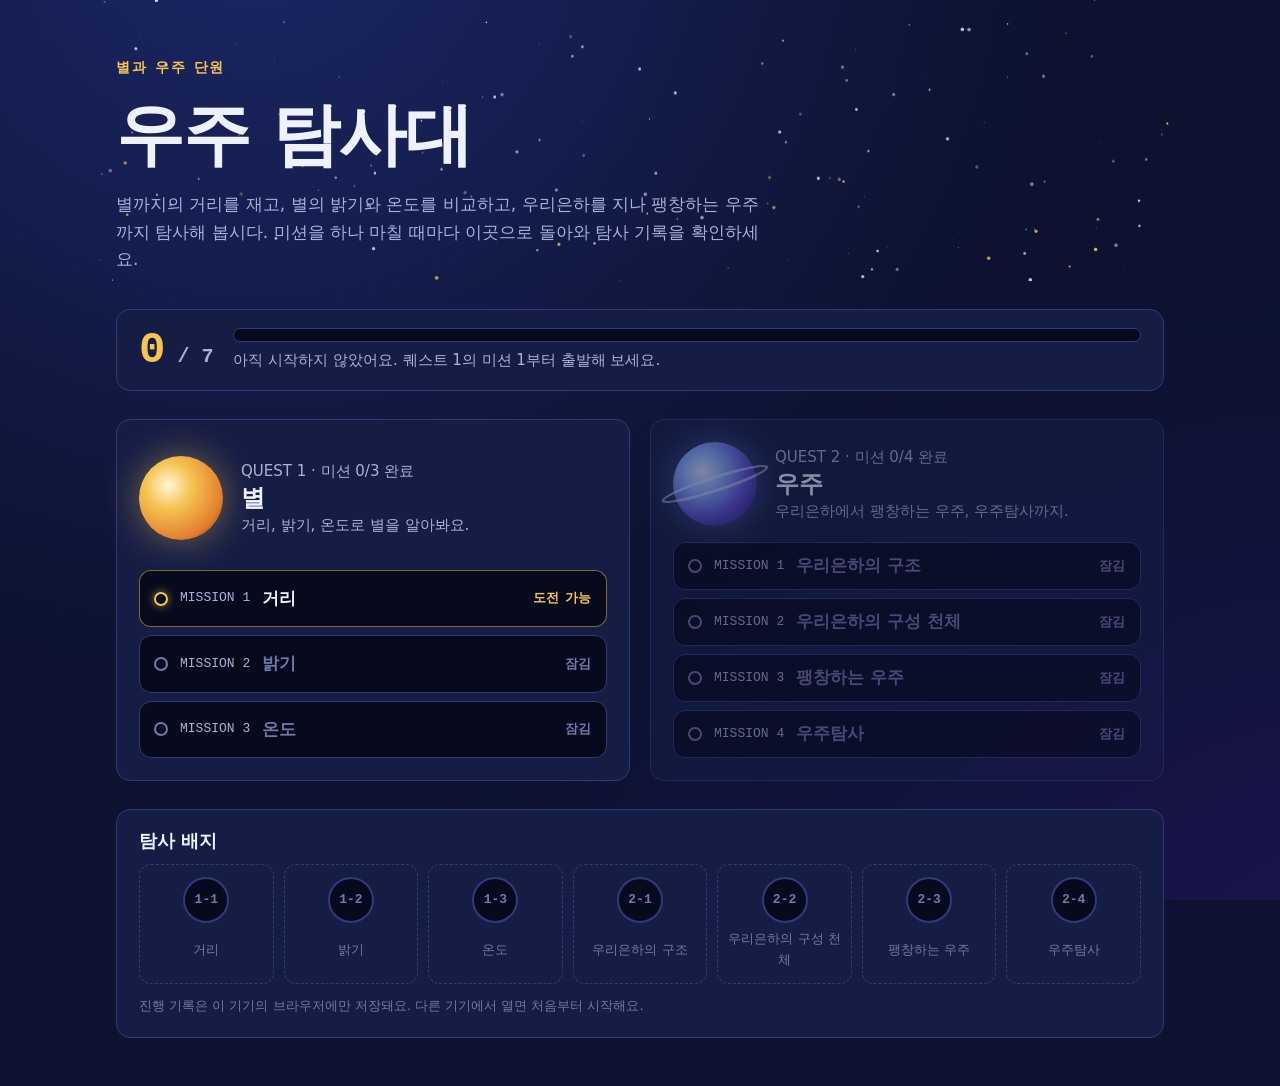
==== index.html @ ac982a62 "우주 탐사대 첫 버전: 메인, 퀘스트 2개, 미션 7개 시뮬레이션과 내용정리 Co-Authored-By: Claude Opus 5.5 <noreply@anthropic.com> C" ====
<!DOCTYPE html>
<html lang="ko">
<head>
    <meta charset="UTF-8">
    <meta name="viewport" content="width=device-width, initial-scale=1.0, viewport-fit=cover">
    <title>우주 탐사대</title>
    <meta name="claude:viewport-fit-sides" content="cover">
    <link rel="icon" href="data:image/svg+xml,%3Csvg xmlns=%22http://www.w3.org/2000/svg%22 viewBox=%220 0 16 16%22%3E%3Ccircle cx=%228%22 cy=%228%22 r=%226%22 fill=%22%23f5c451%22/%3E%3C/svg%3E">
    <link rel="stylesheet" href="style.css">
</head>
<body>
    <div class="main-wrap">
        <header class="hero">
            <canvas id="sky" aria-hidden="true"></canvas>
            <div class="eyebrow">별과 우주 단원</div>
            <h1>우주 탐사대</h1>
            <p>별까지의 거리를 재고, 별의 밝기와 온도를 비교하고, 우리은하를 지나 팽창하는 우주까지 탐사해 봅시다. 미션을 하나 마칠 때마다 이곳으로 돌아와 탐사 기록을 확인하세요.</p>
        </header>

        <section class="progress-card" aria-label="단원 진행률">
            <div class="big num"><span id="done-count">0</span><small> / <span id="total-count">7</span></small></div>
            <div>
                <div class="track" role="progressbar" aria-label="완료한 미션" aria-valuemin="0" id="unit-bar"><span id="unit-fill" style="width:0%"></span></div>
                <div class="caption" id="unit-caption">아직 시작하지 않았어요. 퀘스트 1의 미션 1부터 출발해 보세요.</div>
            </div>
        </section>

        <section class="quests" id="quests" aria-label="퀘스트"></section>

        <section class="badges" aria-labelledby="badge-title">
            <h2 id="badge-title">탐사 배지</h2>
            <div class="badge-grid" id="badge-grid"></div>
            <p class="teacher-note">진행 기록은 이 기기의 브라우저에만 저장돼요. 다른 기기에서 열면 처음부터 시작해요.</p>
        </section>
    </div>

    <script src="js/main.js"></script>
    <script>
        (function () {
            const PLANET = { 1: 'star-q', 2: 'space-q' };
            const BLURB = { 1: '거리, 밝기, 온도로 별을 알아봐요.', 2: '우리은하에서 팽창하는 우주, 우주탐사까지.' };

            function render() {
                const total = totalMissions(), done = completedCount();
                document.getElementById('done-count').textContent = done;
                document.getElementById('total-count').textContent = total;
                const pct = Math.round((done / total) * 100);
                document.getElementById('unit-fill').style.width = pct + '%';
                const bar = document.getElementById('unit-bar');
                bar.setAttribute('aria-valuemax', total); bar.setAttribute('aria-valuenow', done);
                document.getElementById('unit-caption').textContent =
                    done === 0 ? '아직 시작하지 않았어요. 퀘스트 1의 미션 1부터 출발해 보세요.'
                    : done === total ? '단원의 모든 미션을 클리어했어요. 훌륭한 탐사였어요!'
                    : `단원의 ${pct}%를 클리어했어요. 남은 미션 ${total - done}개.`;

                const wrap = document.getElementById('quests');
                wrap.innerHTML = '';
                Object.entries(QUESTS).forEach(([q, quest]) => {
                    q = parseInt(q, 10);
                    const open = canAccessQuest(q).access;
                    const n = quest.missions.filter(m => isMissionCompleted(q, m.id)).length;
                    const card = document.createElement('article');
                    card.className = 'quest-card' + (open ? '' : ' locked');
                    card.innerHTML = `<div class="quest-head">
                            <button type="button" class="planet ${PLANET[q]}" aria-label="퀘스트 ${q} ${quest.name} 들어가기"></button>
                            <div><div class="meta">QUEST ${q} · 미션 ${n}/${quest.missions.length} 완료</div><h2>${quest.name}</h2><div class="meta">${BLURB[q]}</div></div>
                        </div>
                        <div class="quest-missions"></div>`;
                    card.querySelector('.planet').addEventListener('click', () => {
                        if (!open) { toast(lockMessage(q, 1)); return; }
                        location.href = quest.page;
                    });
                    const list = card.querySelector('.quest-missions');
                    quest.missions.forEach(m => {
                        const state = missionState(q, m.id);
                        const row = document.createElement(state === 'locked' ? 'button' : 'a');
                        row.className = `m-row ${state}`;
                        if (state === 'locked') { row.type = 'button'; row.addEventListener('click', () => toast(lockMessage(q, m.id))); }
                        else row.href = `${quest.page}#m${m.id}`;
                        row.innerHTML = `<span class="dot" aria-hidden="true"></span><span class="m-no">MISSION ${m.id}</span><span class="m-name">${m.title}</span><span class="m-state">${STATE_LABEL[state]}</span>`;
                        list.appendChild(row);
                    });
                    wrap.appendChild(card);
                });

                const grid = document.getElementById('badge-grid');
                grid.innerHTML = '';
                Object.entries(QUESTS).forEach(([q, quest]) => quest.missions.forEach(m => {
                    const got = isMissionCompleted(q, m.id);
                    const b = document.createElement('div');
                    b.className = 'badge' + (got ? ' got' : '');
                    b.innerHTML = `<div class="medal num">${q}-${m.id}</div><div>${m.title}</div>`;
                    b.setAttribute('aria-label', `${m.title} 배지 ${got ? '획득' : '미획득'}`);
                    grid.appendChild(b);
                }));
            }

            drawStarfield(document.getElementById('sky'));
            render();
            // 퀘스트 화면에서 뒤로 가기로 돌아온 경우에도 최신 진행도로 다시 그림
            window.addEventListener('pageshow', render);
        })();
    </script>
</body>
</html>
---- style.css ----
/* =========================================================
   우주 탐사대 공통 스타일
   레이아웃 개념: 밤하늘 관측 노트 — 짙은 남색 하늘 위에 별빛(금색)으로 현재 위치를,
   청록으로 완료를 표시한다. 외부 글꼴·CDN 없이 이 파일 하나로 동작한다.
   ========================================================= */
:root {
    /* 색 (한 가지 밤하늘 테마로 고정) */
    --sky: #0c1230;          /* 배경 하늘 */
    --sky-deep: #070a1d;     /* 가장 어두운 바탕 */
    --panel: #151d45;        /* 패널 */
    --panel-2: #1d2758;      /* 패널 안쪽 강조 */
    --line: #2f3b78;         /* 테두리 */
    --ink: #eef1ff;          /* 본문 글자 */
    --ink-dim: #a9b1d9;      /* 보조 글자 */
    --ink-faint: #6f78a8;    /* 흐린 글자 */
    --star: #f5c451;         /* 강조: 별빛 금색 (진행 중, 주요 버튼) */
    --star-ink: #241a00;     /* 금색 위 글자 */
    --done: #4fd1b5;         /* 완료 */
    --done-ink: #052a22;
    --wrong: #ff7a8a;        /* 오답 */
    --cool: #8fb4ff;         /* 열림 / 보조 정보 */

    /* 글꼴 (기기에 있는 한글 글꼴 사용) */
    --font-body: "Apple SD Gothic Neo", "Pretendard", "Noto Sans KR", "Malgun Gothic", system-ui, sans-serif;
    --font-display: "Apple SD Gothic Neo", "Noto Sans KR", "Malgun Gothic", system-ui, sans-serif;
    --font-num: ui-monospace, "SF Mono", "Menlo", "Consolas", monospace;

    /* 크기 */
    --r: 14px;
    --tap: 48px;             /* 최소 터치 크기 */
    color-scheme: dark;
}

* { box-sizing: border-box; }
html, body { margin: 0; }
body {
    background: var(--sky);
    background-image: radial-gradient(ellipse at 20% -10%, #1b2766 0%, transparent 55%),
                      radial-gradient(ellipse at 110% 110%, #1a1550 0%, transparent 50%);
    background-attachment: fixed;
    color: var(--ink);
    font-family: var(--font-body);
    font-size: 17px;
    line-height: 1.6;
    -webkit-text-size-adjust: 100%;
    min-height: 100vh;
}
h1, h2, h3 { font-family: var(--font-display); line-height: 1.25; margin: 0; text-wrap: balance; }
p { margin: 0; }
button { font: inherit; color: inherit; }
.num { font-family: var(--font-num); font-variant-numeric: tabular-nums; }
.hidden { display: none !important; }

/* ---------- 버튼 ---------- */
.btn {
    display: inline-flex; align-items: center; justify-content: center; gap: 8px;
    min-height: var(--tap); padding: 0 20px;
    border-radius: 999px; border: 1px solid var(--line);
    background: var(--panel-2); color: var(--ink);
    font-weight: 700; cursor: pointer; text-decoration: none;
    transition: transform .12s ease, background .12s ease, opacity .12s ease;
    touch-action: manipulation;
}
.btn:active { transform: scale(.97); }
.btn:focus-visible, .chip:focus-visible, .seg button:focus-visible, .mission-item:focus-visible { outline: 3px solid var(--cool); outline-offset: 2px; }
.btn-primary { background: var(--star); color: var(--star-ink); border-color: var(--star); }
.btn-ghost { background: transparent; }
.btn[disabled] { opacity: .4; cursor: not-allowed; transform: none; }

/* 세그먼트(두세 개 중 하나 고르기) */
.seg { display: inline-flex; background: var(--sky-deep); border: 1px solid var(--line); border-radius: 999px; padding: 4px; gap: 4px; flex-wrap: wrap; }
.seg button { min-height: 40px; padding: 0 16px; border: 0; border-radius: 999px; background: transparent; color: var(--ink-dim); font-weight: 700; cursor: pointer; }
.seg button[aria-pressed="true"] { background: var(--star); color: var(--star-ink); }

/* 슬라이더 */
.slider { display: grid; gap: 6px; }
.slider label { display: flex; justify-content: space-between; gap: 12px; color: var(--ink-dim); font-size: 15px; font-weight: 600; }
.slider output { color: var(--star); font-family: var(--font-num); font-variant-numeric: tabular-nums; }
input[type="range"] { width: 100%; height: 40px; accent-color: var(--star); touch-action: none; }

/* ---------- 공통 머리글 ---------- */
.topbar {
    position: sticky; top: env(safe-area-inset-top, 0px); z-index: 20;
    display: flex; align-items: center; gap: 12px; flex-wrap: wrap;
    padding-block: 10px;
    padding-left: max(16px, env(safe-area-inset-left, 0px));
    padding-right: max(16px, env(safe-area-inset-right, 0px));
    background: rgba(7, 10, 29, .88); backdrop-filter: blur(8px);
    border-bottom: 1px solid var(--line);
}
.topbar .quest-label { color: var(--ink-dim); font-size: 14px; font-weight: 700; letter-spacing: .06em; }
.topbar h1 { font-size: 20px; }
.topbar .spacer { flex: 1; }

/* ---------- 메인: 우주 탐사대 ---------- */
.main-wrap {
    max-width: 1080px; margin: 0 auto;
    padding-block: 28px 48px;
    padding-left: max(16px, env(safe-area-inset-left, 0px));
    padding-right: max(16px, env(safe-area-inset-right, 0px));
    display: grid; gap: 28px;
}
.hero { position: relative; display: grid; gap: 14px; padding: 28px 0 8px; }
.hero canvas { position: absolute; inset: -28px -16px 0; width: calc(100% + 32px); height: calc(100% + 28px); z-index: -1; pointer-events: none; }
.hero .eyebrow { color: var(--star); font-weight: 800; letter-spacing: .14em; font-size: 14px; }
.hero h1 { font-size: clamp(40px, 7vw, 68px); font-weight: 900; letter-spacing: -.02em; }
.hero p { color: var(--ink-dim); max-width: 38em; }

.progress-card { display: grid; grid-template-columns: auto 1fr; gap: 20px; align-items: center; padding: 18px 22px; background: var(--panel); border: 1px solid var(--line); border-radius: var(--r); }
.progress-card .big { font-family: var(--font-num); font-size: 44px; font-weight: 800; line-height: 1; color: var(--star); font-variant-numeric: tabular-nums; }
.progress-card .big small { font-size: 20px; color: var(--ink-dim); }
.track { height: 14px; border-radius: 999px; background: var(--sky-deep); border: 1px solid var(--line); overflow: hidden; }
.track > span { display: block; height: 100%; background: linear-gradient(90deg, var(--done), var(--star)); border-radius: 999px; transition: width .6s ease; }
.progress-card .caption { color: var(--ink-dim); font-size: 15px; margin-top: 6px; }

.quests { display: grid; grid-template-columns: repeat(auto-fit, minmax(300px, 1fr)); gap: 20px; }
.quest-card { display: grid; gap: 16px; padding: 22px; background: var(--panel); border: 1px solid var(--line); border-radius: var(--r); min-width: 0; }
.quest-card.locked { opacity: .55; }
.quest-head { display: flex; align-items: center; gap: 18px; }
.planet { width: 84px; height: 84px; flex: none; border-radius: 50%; border: 0; cursor: pointer; position: relative; }
.planet.star-q { background: radial-gradient(circle at 35% 35%, #fff6d6 0%, #f5c451 30%, #e3802e 70%, #7a2e12 100%); box-shadow: 0 0 36px rgba(245, 196, 81, .45); }
.planet.space-q { background: radial-gradient(circle at 35% 35%, #d8e4ff 0%, #8fb4ff 25%, #5a4fd1 60%, #1d1452 100%); box-shadow: 0 0 36px rgba(143, 180, 255, .4); }
.planet.space-q::after { content: ""; position: absolute; inset: 34px -14px; border: 3px solid rgba(216, 228, 255, .55); border-radius: 50%; transform: rotate(-18deg); }
.quest-head h2 { font-size: 24px; }
.quest-head .meta { color: var(--ink-dim); font-size: 15px; }
.quest-missions { display: grid; gap: 8px; }
.m-row { display: flex; align-items: center; gap: 12px; min-height: var(--tap); padding: 8px 14px; border-radius: 12px; border: 1px solid var(--line); background: var(--sky-deep); color: var(--ink); text-decoration: none; cursor: pointer; text-align: left; width: 100%; }
.m-row .dot { width: 14px; height: 14px; border-radius: 50%; flex: none; border: 2px solid var(--ink-faint); }
.m-row .m-no { font-family: var(--font-num); color: var(--ink-dim); font-size: 13px; flex: none; white-space: nowrap; }
.m-row .m-name { flex: 1; font-weight: 700; min-width: 0; }
.m-row .m-state { font-size: 13px; font-weight: 800; letter-spacing: .04em; }
.m-row.completed { border-color: rgba(79, 209, 181, .5); }
.m-row.completed .dot { background: var(--done); border-color: var(--done); }
.m-row.completed .m-state { color: var(--done); }
.m-row.available .dot { border-color: var(--star); box-shadow: 0 0 10px rgba(245, 196, 81, .6); }
.m-row.available { border-color: rgba(245, 196, 81, .5); }
.m-row.available .m-state { color: var(--star); }
.m-row.locked { cursor: not-allowed; color: var(--ink-faint); }
.m-row.locked .m-state { color: var(--ink-faint); }

.badges { display: grid; gap: 12px; padding: 20px 22px; background: var(--panel); border: 1px solid var(--line); border-radius: var(--r); }
.badges h2 { font-size: 18px; }
.badge-grid { display: grid; grid-template-columns: repeat(auto-fill, minmax(118px, 1fr)); gap: 10px; }
.badge { display: grid; justify-items: center; gap: 6px; padding: 12px 8px; border-radius: 12px; border: 1px dashed var(--line); color: var(--ink-faint); font-size: 13px; text-align: center; }
.badge .medal { width: 46px; height: 46px; border-radius: 50%; display: grid; place-items: center; font-weight: 900; font-family: var(--font-num); background: var(--sky-deep); border: 2px solid var(--line); }
.badge.got { border-style: solid; border-color: rgba(245, 196, 81, .5); color: var(--ink); }
.badge.got .medal { background: radial-gradient(circle at 35% 30%, #fff1c2, var(--star) 55%, #b9861f); color: var(--star-ink); border-color: var(--star); }
.teacher-note { color: var(--ink-faint); font-size: 13px; }

/* ---------- 퀘스트 화면 ---------- */
.quest-layout {
    max-width: 1280px; margin: 0 auto;
    display: grid; grid-template-columns: 220px minmax(0, 1fr); gap: 20px;
    padding-block: 20px 40px;
    padding-left: max(16px, env(safe-area-inset-left, 0px));
    padding-right: max(16px, env(safe-area-inset-right, 0px));
}
.mission-nav { display: grid; gap: 10px; align-content: start; position: sticky; top: calc(env(safe-area-inset-top, 0px) + 84px); }
.mission-item {
    display: grid; justify-items: start; gap: 2px; width: 100%;
    padding: 12px 14px; border-radius: 12px; text-align: left;
    background: var(--panel); border: 1px solid var(--line); cursor: pointer; color: var(--ink);
}
.mission-item .mission-icon { font-size: 12px; font-weight: 800; letter-spacing: .06em; }
.mission-item .mission-no { font-family: var(--font-num); font-size: 13px; color: var(--ink-dim); }
.mission-item .mission-title { font-weight: 800; font-size: 16px; line-height: 1.3; }
.mission-item.active { background: rgba(245, 196, 81, .14); border-color: var(--star); }
.mission-item.active .mission-icon { color: var(--star); }
.mission-item.completed { border-color: rgba(79, 209, 181, .55); }
.mission-item.completed .mission-icon { color: var(--done); }
.mission-item.available .mission-icon { color: var(--cool); }
.mission-item.locked { color: var(--ink-faint); cursor: not-allowed; }
.mission-item.locked .mission-icon, .mission-item.locked .mission-no { color: var(--ink-faint); }

.mission-panel { display: grid; gap: 18px; min-width: 0; }
.mission-head { display: grid; gap: 6px; }
.mission-head .kicker { color: var(--star); font-weight: 800; font-size: 14px; letter-spacing: .08em; }
.mission-head h2 { font-size: clamp(24px, 3vw, 32px); }
.steps { display: flex; flex-wrap: wrap; gap: 8px; }
.step-tab { display: inline-flex; align-items: center; gap: 8px; min-height: 40px; padding: 0 14px; border-radius: 999px; border: 1px solid var(--line); background: var(--sky-deep); color: var(--ink-dim); font-weight: 700; font-size: 15px; cursor: pointer; }
.step-tab .n { font-family: var(--font-num); font-size: 13px; }
.step-tab.current { background: var(--star); color: var(--star-ink); border-color: var(--star); }
.step-tab.done:not(.current) { color: var(--done); border-color: rgba(79, 209, 181, .55); }
.step-tab[disabled] { opacity: .45; cursor: not-allowed; }

.stage { display: grid; gap: 16px; padding: 20px; background: var(--panel); border: 1px solid var(--line); border-radius: var(--r); min-width: 0; }
.stage h3 { font-size: 21px; }
.stage .lead { color: var(--ink-dim); }
.sim-grid { display: grid; grid-template-columns: minmax(0, 1.5fr) minmax(260px, 1fr); gap: 18px; align-items: start; }
.sim-view { background: var(--sky-deep); border: 1px solid var(--line); border-radius: 12px; overflow: hidden; min-width: 0; }
.sim-view svg, .sim-view canvas { display: block; width: 100%; height: auto; touch-action: none; user-select: none; -webkit-user-select: none; }
.controls { display: grid; gap: 14px; align-content: start; min-width: 0; }
.readout { display: grid; gap: 8px; padding: 14px; border-radius: 12px; background: var(--sky-deep); border: 1px solid var(--line); }
.readout .row { display: flex; justify-content: space-between; gap: 12px; }
.readout .row span:first-child { color: var(--ink-dim); }
.readout .row b { font-family: var(--font-num); font-variant-numeric: tabular-nums; color: var(--ink); }
.note { font-size: 15px; color: var(--ink-dim); padding: 12px 14px; border-left: 3px solid var(--cool); background: rgba(143, 180, 255, .08); border-radius: 0 10px 10px 0; }
.data-table { width: 100%; border-collapse: collapse; font-size: 15px; }
.data-table th, .data-table td { padding: 8px 10px; border-bottom: 1px solid var(--line); text-align: right; font-variant-numeric: tabular-nums; }
.data-table th:first-child, .data-table td:first-child { text-align: left; }
.data-table th { color: var(--ink-dim); font-weight: 700; }

/* 탐구 질문 */
.quiz { display: grid; gap: 10px; padding: 16px; border-radius: 12px; border: 1px solid var(--line); background: var(--panel-2); }
.quiz .q { font-weight: 800; }
.quiz .q::before { content: "탐구 질문  "; color: var(--star); font-size: 13px; letter-spacing: .08em; }
.quiz .opts { display: flex; flex-wrap: wrap; gap: 8px; }
.quiz .opts .btn { font-weight: 700; }
.quiz .opts .btn.right { background: var(--done); color: var(--done-ink); border-color: var(--done); }
.quiz .opts .btn.wrong { border-color: var(--wrong); color: var(--wrong); }
.quiz .feedback { font-size: 15px; color: var(--ink-dim); min-height: 1.6em; }
.quiz .feedback.ok { color: var(--done); }

/* 아래 이동 막대 */
.step-foot { display: flex; justify-content: space-between; align-items: center; gap: 12px; flex-wrap: wrap; }
.step-foot .hint { color: var(--ink-faint); font-size: 14px; }

/* ---------- 끌어놓기 ---------- */
.bank { display: flex; flex-wrap: wrap; gap: 10px; padding: 12px; min-height: 64px; border-radius: 12px; background: var(--sky-deep); border: 1px dashed var(--line); }
.chip {
    display: inline-flex; align-items: center; min-height: 44px; padding: 6px 16px;
    border-radius: 10px; border: 1px solid var(--cool); background: #23306b; color: var(--ink);
    font-weight: 700; cursor: grab; touch-action: none; user-select: none; -webkit-user-select: none;
}
.chip.selected { outline: 3px solid var(--star); outline-offset: 2px; }
.chip.ghost { position: fixed; z-index: 100; pointer-events: none; opacity: .92; box-shadow: 0 10px 28px rgba(0, 0, 0, .5); transform: rotate(-2deg); }
.chip.placeholder { opacity: .3; }
.slot {
    display: inline-flex; align-items: center; justify-content: center; vertical-align: middle;
    min-width: 7.5em; min-height: 48px; padding: 2px; margin: 2px 4px;
    border-radius: 10px; border: 2px dashed var(--ink-faint); background: rgba(7, 10, 29, .6);
}
.slot.over, .bin.over { border-color: var(--star); background: rgba(245, 196, 81, .12); }
.slot.right { border-style: solid; border-color: var(--done); }
.slot.right .chip { border-color: var(--done); background: rgba(79, 209, 181, .18); }
.slot.wrong { border-style: solid; border-color: var(--wrong); }
.fill-text { display: grid; gap: 12px; font-size: 18px; line-height: 2.4; }
.fill-text p { margin: 0; }
.order-list { display: grid; gap: 10px; }
.order-row { display: flex; align-items: center; gap: 12px; }
.order-row .rank { width: 2.2em; flex: none; font-family: var(--font-num); color: var(--star); font-weight: 800; text-align: right; }
.order-row .slot { flex: 1; justify-content: flex-start; margin: 0; }
.order-row .extra { color: var(--done); font-size: 14px; font-weight: 700; min-width: 4em; }
.order-ends { display: flex; justify-content: space-between; color: var(--ink-dim); font-size: 14px; font-weight: 700; }
.bins { display: grid; grid-template-columns: repeat(auto-fit, minmax(200px, 1fr)); gap: 12px; }
.bin { display: grid; align-content: start; gap: 8px; min-height: 150px; padding: 12px; border-radius: 12px; border: 2px dashed var(--ink-faint); background: rgba(7, 10, 29, .6); }
.bin h4 { margin: 0; font-size: 16px; color: var(--star); }
.bin .chip { width: 100%; }
.bin .chip.right { border-color: var(--done); background: rgba(79, 209, 181, .18); }
.bin .chip.wrong { border-color: var(--wrong); }
.check-row { display: flex; align-items: center; gap: 14px; flex-wrap: wrap; }
.check-row .result { font-weight: 700; color: var(--ink-dim); }
.check-row .result.ok { color: var(--done); }
.check-row .result.bad { color: var(--wrong); }

/* 관찰 카드 (구성 천체) */
.obs-grid { display: grid; grid-template-columns: repeat(auto-fill, minmax(150px, 1fr)); gap: 12px; }
.obs-card { display: grid; gap: 8px; padding: 8px; border-radius: 12px; border: 1px solid var(--line); background: var(--sky-deep); cursor: pointer; color: var(--ink); text-align: center; font-weight: 700; }
.obs-card canvas { width: 100%; aspect-ratio: 1; border-radius: 8px; display: block; }
.obs-card.seen { border-color: rgba(79, 209, 181, .55); }
.obs-card[aria-pressed="true"] { border-color: var(--star); }
.obs-detail { display: grid; grid-template-columns: minmax(0, 220px) minmax(0, 1fr); gap: 16px; align-items: start; padding: 14px; border-radius: 12px; background: var(--panel-2); border: 1px solid var(--line); }
.obs-detail canvas { width: 100%; aspect-ratio: 1; border-radius: 10px; display: block; }
.obs-detail ul { margin: 6px 0 0; padding-left: 1.2em; color: var(--ink-dim); }

/* ---------- 미션 완료 화면 ---------- */
.complete-overlay {
    position: fixed; inset: 0; z-index: 200; display: grid; place-items: center;
    background: rgba(7, 10, 29, .86); backdrop-filter: blur(6px);
    padding-left: max(16px, env(safe-area-inset-left, 0px));
    padding-right: max(16px, env(safe-area-inset-right, 0px));
}
.complete-card { position: relative; display: grid; justify-items: center; gap: 14px; text-align: center; max-width: 460px; width: 100%; padding: 32px 24px; border-radius: 20px; background: var(--panel); border: 1px solid var(--star); }
.complete-card .medal { width: 96px; height: 96px; border-radius: 50%; display: grid; place-items: center; font: 900 30px var(--font-num); color: var(--star-ink); background: radial-gradient(circle at 35% 30%, #fff1c2, var(--star) 55%, #b9861f); box-shadow: 0 0 40px rgba(245, 196, 81, .5); }
.complete-card h2 { font-size: 26px; }
.complete-card p { color: var(--ink-dim); }
.burst { position: absolute; inset: 0; pointer-events: none; overflow: visible; }
.burst i { position: absolute; left: 50%; top: 80px; width: 8px; height: 8px; border-radius: 50%; background: var(--star); animation: fly 1.1s ease-out forwards; }
@keyframes fly { from { transform: translate(-50%, -50%) scale(1); opacity: 1; } to { transform: translate(calc(-50% + var(--dx)), calc(-50% + var(--dy))) scale(.3); opacity: 0; } }

/* 알림(토스트) */
.toast { position: fixed; left: 50%; bottom: calc(24px + env(safe-area-inset-bottom, 0px)); transform: translateX(-50%); z-index: 300; max-width: calc(100% - 32px); padding: 12px 20px; border-radius: 12px; background: var(--panel-2); border: 1px solid var(--star); color: var(--ink); font-weight: 700; box-shadow: 0 10px 30px rgba(0, 0, 0, .5); }

/* ---------- 좁은 화면 (세로 태블릿·휴대폰) ---------- */
@media (max-width: 900px) {
    .quest-layout { grid-template-columns: minmax(0, 1fr); }
    .mission-nav { position: static; grid-auto-flow: column; grid-auto-columns: minmax(120px, 1fr); overflow-x: auto; padding-bottom: 4px; }
    .sim-grid { grid-template-columns: minmax(0, 1fr); }
    .obs-detail { grid-template-columns: minmax(0, 1fr); }
}
@media (max-width: 520px) {
    body { font-size: 16px; }
    .progress-card { grid-template-columns: 1fr; }
    .stage { padding: 14px; }
    .fill-text { font-size: 16px; }
}
@media (prefers-reduced-motion: reduce) {
    *, *::before, *::after { animation-duration: .01ms !important; transition-duration: .01ms !important; }
}
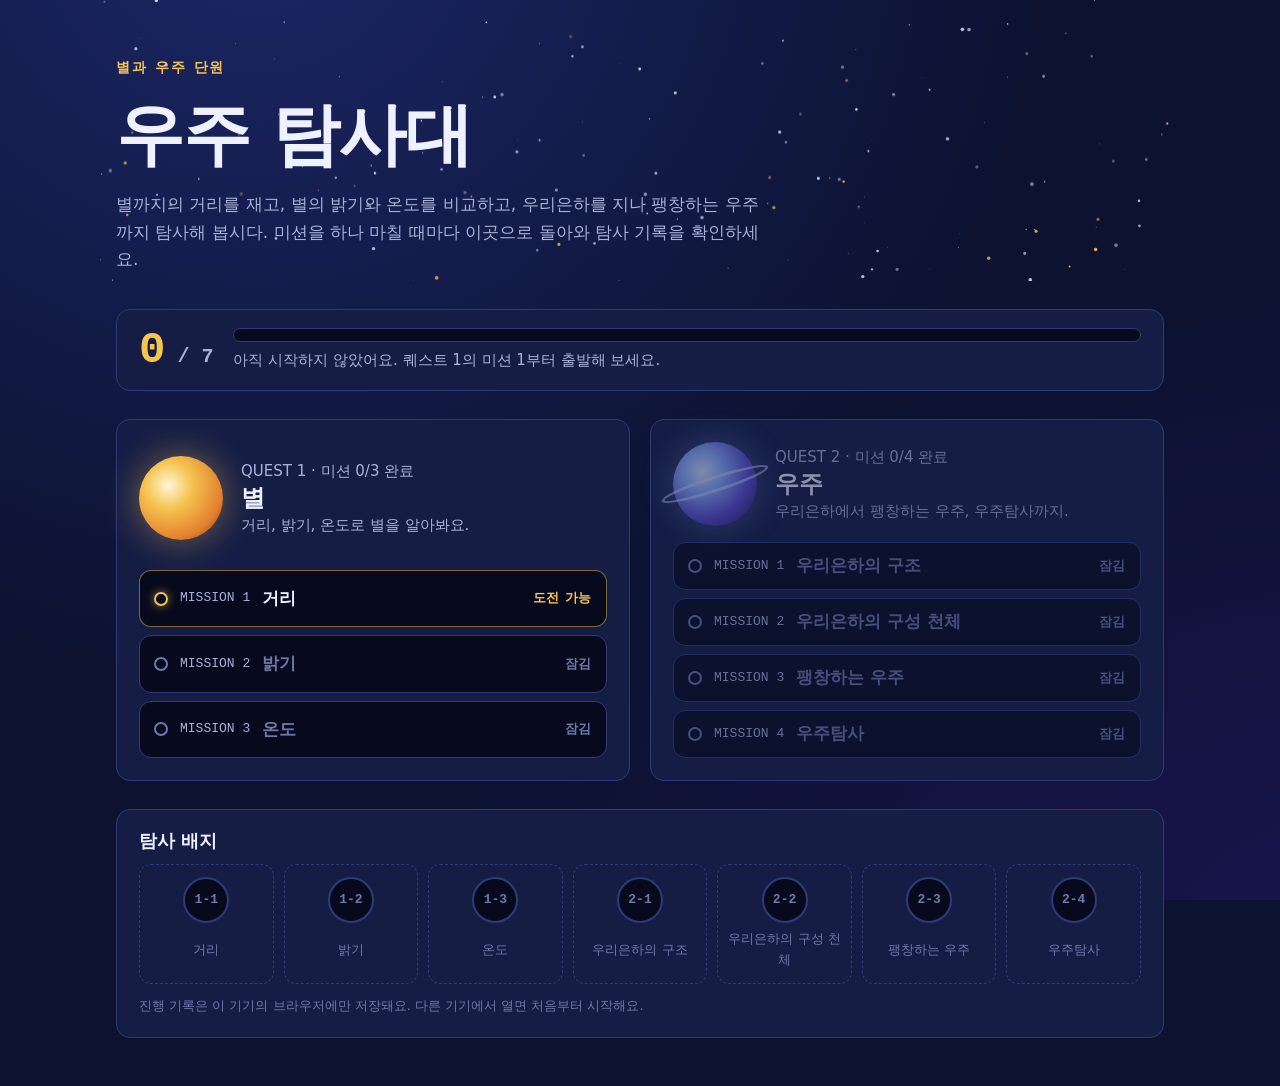
==== commit a14eecb3: "메인: 퀘스트 2 아이콘을 창조의 기둥 사진으로 바꿀 준비 (images/pillars_of_creation.webp가 있으면 사진과 출처 표기, 없으면 기본 아이콘) Co-Aut" ====
--- a/index.html
+++ b/index.html
@@ -39,6 +39,16 @@
         (function () {
             const PLANET = { 1: 'star-q', 2: 'space-q' };
             const BLURB = { 1: '거리, 밝기, 온도로 별을 알아봐요.', 2: '우리은하에서 팽창하는 우주, 우주탐사까지.' };
+            // 퀘스트 아이콘 사진 (파일이 있을 때만 사진으로, 없으면 기본 행성 그림)
+            // 창조의 기둥: ESA/Webb, CC BY 4.0 — 출처 표기를 그대로 화면에 보여야 함
+            const PHOTO = { 2: { src: 'images/pillars_of_creation.webp', alt: '제임스 웹 우주 망원경이 촬영한 창조의 기둥',
+                credit: '사진: 창조의 기둥 · NASA, ESA, CSA, STScI; J. DePasquale, A. Koekemoer, A. Pagan (STScI)' } };
+            const photoOk = {};
+            Object.entries(PHOTO).forEach(([q, p]) => {
+                const img = new Image();
+                img.onload = () => { photoOk[q] = true; render(); };
+                img.src = p.src;
+            });
 
             function render() {
                 const total = totalMissions(), done = completedCount();
@@ -66,6 +76,14 @@
                             <div><div class="meta">QUEST ${q} · 미션 ${n}/${quest.missions.length} 완료</div><h2>${quest.name}</h2><div class="meta">${BLURB[q]}</div></div>
                         </div>
                         <div class="quest-missions"></div>`;
+                    const photo = PHOTO[q];
+                    if (photo && photoOk[q]) {
+                        const pl = card.querySelector('.planet');
+                        pl.classList.add('photo');
+                        pl.style.backgroundImage = `url('${photo.src}')`;
+                        pl.setAttribute('aria-label', `퀘스트 ${q} ${quest.name} 들어가기 (${photo.alt})`);
+                        card.querySelector('.quest-head').insertAdjacentHTML('afterend', `<p class="photo-credit">${photo.credit}</p>`);
+                    }
                     card.querySelector('.planet').addEventListener('click', () => {
                         if (!open) { toast(lockMessage(q, 1)); return; }
                         location.href = quest.page;
--- a/style.css
+++ b/style.css
@@ -19,6 +19,7 @@
     --done-ink: #052a22;
     --wrong: #ff7a8a;        /* 오답 */
     --cool: #8fb4ff;         /* 열림 / 보조 정보 */
+    --pink: #ff4fa3;         /* 핵심 개념 강조 (설명 문장) */
 
     /* 글꼴 (기기에 있는 한글 글꼴 사용) */
     --font-body: "Apple SD Gothic Neo", "Pretendard", "Noto Sans KR", "Malgun Gothic", system-ui, sans-serif;
@@ -50,6 +51,10 @@
 button { font: inherit; color: inherit; }
 .num { font-family: var(--font-num); font-variant-numeric: tabular-nums; }
 .hidden { display: none !important; }
+/* hidden 속성을 준 요소는 display 값과 상관없이 항상 숨김 (예: 나중에 나타나는 탐구 질문) */
+[hidden] { display: none !important; }
+.key-pink { color: var(--pink); font-weight: 800; }
+.key-gold { color: var(--star); font-weight: 800; }
 
 /* ---------- 버튼 ---------- */
 .btn {
@@ -115,11 +120,15 @@
 
 .quests { display: grid; grid-template-columns: repeat(auto-fit, minmax(300px, 1fr)); gap: 20px; }
 .quest-card { display: grid; gap: 16px; padding: 22px; background: var(--panel); border: 1px solid var(--line); border-radius: var(--r); min-width: 0; }
-.quest-card.locked { opacity: .55; }
+/* 잠긴 퀘스트는 아이콘·미션만 흐리게 (사진 출처 표기는 항상 또렷하게) */
+.quest-card.locked .quest-head, .quest-card.locked .quest-missions { opacity: .55; }
 .quest-head { display: flex; align-items: center; gap: 18px; }
 .planet { width: 84px; height: 84px; flex: none; border-radius: 50%; border: 0; cursor: pointer; position: relative; }
 .planet.star-q { background: radial-gradient(circle at 35% 35%, #fff6d6 0%, #f5c451 30%, #e3802e 70%, #7a2e12 100%); box-shadow: 0 0 36px rgba(245, 196, 81, .45); }
 .planet.space-q { background: radial-gradient(circle at 35% 35%, #d8e4ff 0%, #8fb4ff 25%, #5a4fd1 60%, #1d1452 100%); box-shadow: 0 0 36px rgba(143, 180, 255, .4); }
+.planet.photo { background: var(--sky-deep) center / cover no-repeat; box-shadow: 0 0 36px rgba(255, 170, 120, .35); border: 2px solid rgba(245, 196, 81, .55); }
+.planet.photo::after { display: none; }
+.photo-credit { font-size: 12px; color: var(--ink-dim); line-height: 1.4; }
 .planet.space-q::after { content: ""; position: absolute; inset: 34px -14px; border: 3px solid rgba(216, 228, 255, .55); border-radius: 50%; transform: rotate(-18deg); }
 .quest-head h2 { font-size: 24px; }
 .quest-head .meta { color: var(--ink-dim); font-size: 15px; }
@@ -195,6 +204,14 @@
 .readout .row span:first-child { color: var(--ink-dim); }
 .readout .row b { font-family: var(--font-num); font-variant-numeric: tabular-nums; color: var(--ink); }
 .note { font-size: 15px; color: var(--ink-dim); padding: 12px 14px; border-left: 3px solid var(--cool); background: rgba(143, 180, 255, .08); border-radius: 0 10px 10px 0; }
+/* 개념 정리 상자 (시뮬레이션 아래, 번호 목록) */
+.concept-box { display: grid; gap: 10px; padding: 16px 18px; border-radius: 12px; background: rgba(143, 180, 255, .08); border: 1px solid var(--line); border-left: 4px solid var(--cool); }
+.concept-box .concept-lead { color: var(--ink-dim); font-size: 15px; }
+.concept-box ol { margin: 0; padding-left: 1.5em; display: grid; gap: 8px; }
+.concept-box ol.sub { margin-top: 8px; gap: 6px; list-style: none; padding-left: .4em; counter-reset: sub; }
+.concept-box ol.sub > li { counter-increment: sub; }
+.concept-box ol.sub > li::before { content: "(" counter(sub) ") "; color: var(--ink-dim); font-family: var(--font-num); }
+.concept-box b { color: var(--star); }
 .data-table { width: 100%; border-collapse: collapse; font-size: 15px; }
 .data-table th, .data-table td { padding: 8px 10px; border-bottom: 1px solid var(--line); text-align: right; font-variant-numeric: tabular-nums; }
 .data-table th:first-child, .data-table td:first-child { text-align: left; }
@@ -203,11 +220,18 @@
 /* 탐구 질문 */
 .quiz { display: grid; gap: 10px; padding: 16px; border-radius: 12px; border: 1px solid var(--line); background: var(--panel-2); }
 .quiz .q { font-weight: 800; }
-.quiz .q::before { content: "탐구 질문  "; color: var(--star); font-size: 13px; letter-spacing: .08em; }
+.quiz .q-label { color: var(--star); font-size: 13px; letter-spacing: .08em; margin-right: 8px; }
+.quiz .formula { font-weight: 800; font-size: 18px; padding: 10px 14px; border-radius: 10px; background: var(--sky-deep); border: 1px solid var(--line); }
+.quiz .q::before { content: ""; color: var(--star); font-size: 13px; letter-spacing: .08em; }
 .quiz .opts { display: flex; flex-wrap: wrap; gap: 8px; }
 .quiz .opts .btn { font-weight: 700; }
 .quiz .opts .btn.right { background: var(--done); color: var(--done-ink); border-color: var(--done); }
 .quiz .opts .btn.wrong { border-color: var(--wrong); color: var(--wrong); }
+.pick-row { display: flex; flex-wrap: wrap; align-items: center; gap: 10px 12px; }
+.pick-row label { font-weight: 800; }
+.pick { min-height: 48px; min-width: 9em; padding: 0 12px; border-radius: 10px; border: 2px solid var(--line); background: var(--panel); color: var(--ink); font: inherit; font-weight: 700; }
+.pick.right { border-color: var(--done); }
+.pick.wrong { border-color: var(--wrong); }
 .quiz .feedback { font-size: 15px; color: var(--ink-dim); min-height: 1.6em; }
 .quiz .feedback.ok { color: var(--done); }
 
@@ -236,6 +260,18 @@
 .slot.wrong { border-style: solid; border-color: var(--wrong); }
 .fill-text { display: grid; gap: 12px; font-size: 18px; line-height: 2.4; }
 .fill-text p { margin: 0; }
+/* 문장 속 빈칸에 카드가 들어가면: 점선 칸은 사라지고 카드는 밑줄 친 글자처럼 문장에 들어감 */
+.fill-text .slot.filled { display: inline; min-width: 0; min-height: 0; padding: 0; margin: 0 2px; border: 0; background: transparent; vertical-align: baseline; }
+.fill-text .slot.filled .chip {
+    display: inline; min-height: 0; padding: 4px 4px 2px; margin: 0;
+    border: 0; border-bottom: 2px solid var(--star); border-radius: 4px 4px 0 0;
+    background: rgba(245, 196, 81, .12); color: var(--star);
+    font-size: inherit; line-height: 1.5; font-weight: 800;
+    -webkit-box-decoration-break: clone; box-decoration-break: clone;
+}
+.fill-text .slot.filled.right .chip { color: var(--done); border-bottom-color: var(--done); background: rgba(79, 209, 181, .14); }
+.fill-text .slot.filled.wrong .chip { color: var(--wrong); border-bottom-color: var(--wrong); background: rgba(255, 122, 138, .12); }
+.fill-text .slot.filled .chip.selected { outline-offset: 0; }
 .order-list { display: grid; gap: 10px; }
 .order-row { display: flex; align-items: center; gap: 12px; }
 .order-row .rank { width: 2.2em; flex: none; font-family: var(--font-num); color: var(--star); font-weight: 800; text-align: right; }
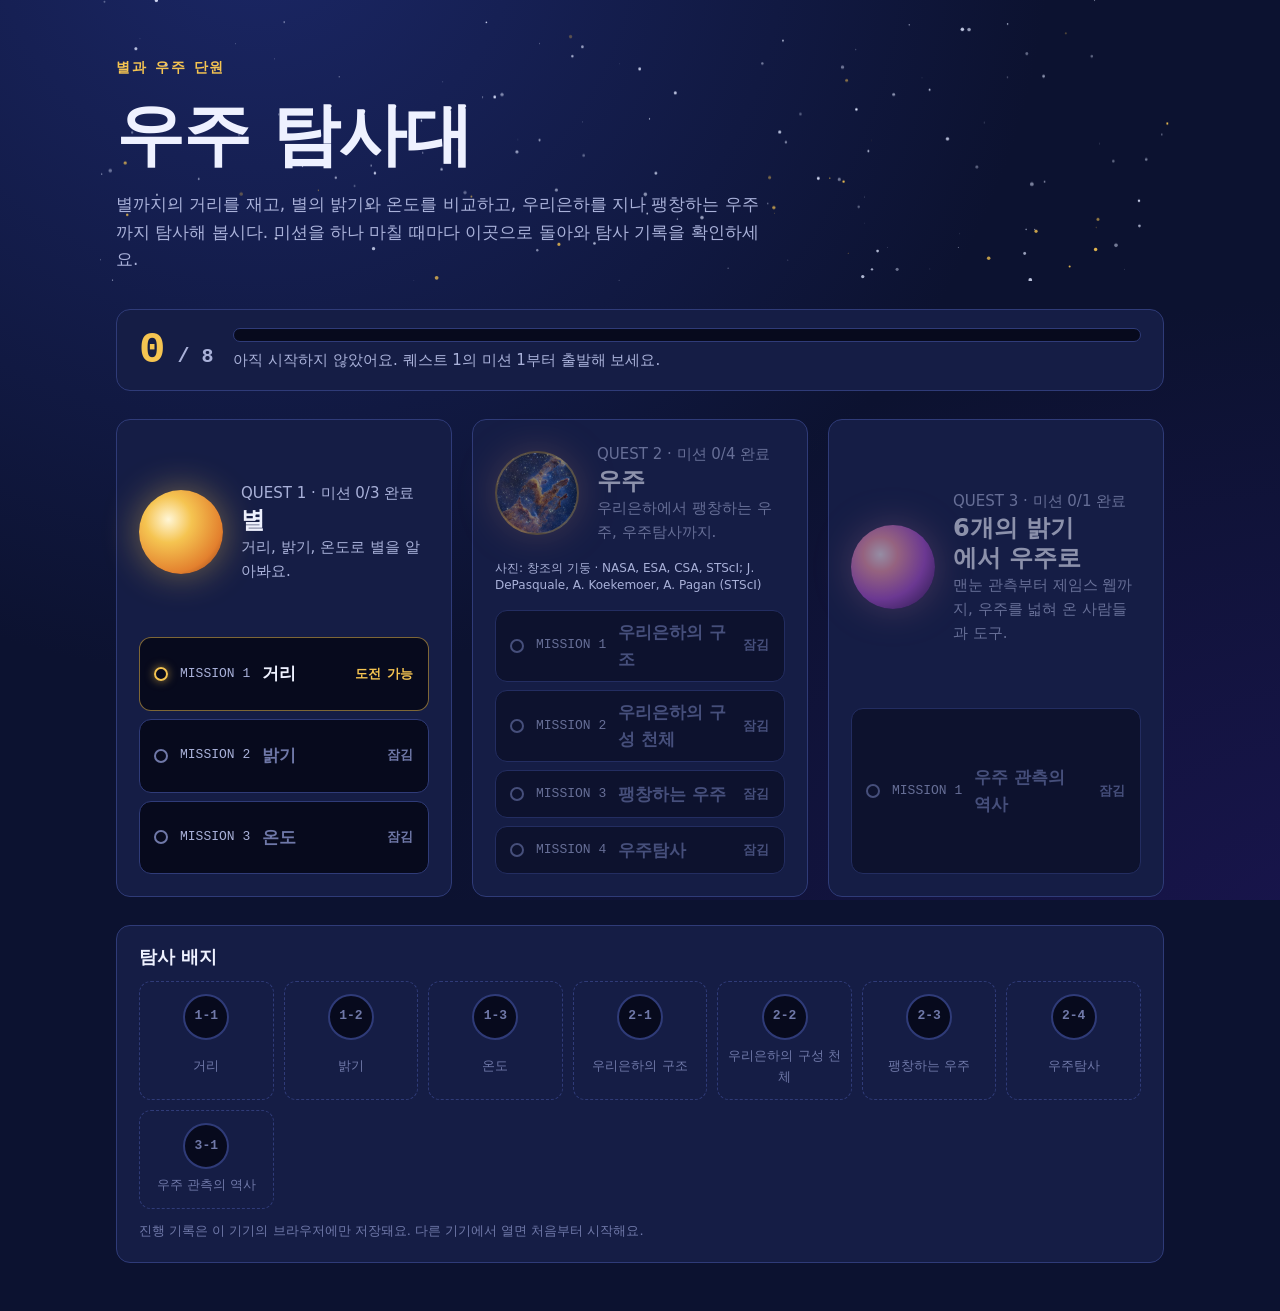
==== commit c3bcd280: "미션 2-4를 이전 버전으로 되돌리고, 우주 관측의 역사를 퀘스트 3으로 분리 - 미션 2-4: 탐사 장비 + 내용정리(스푸트니크~다누리 순서 맞추기)로 복원 - 퀘스트 3 '6개" ====
--- a/index.html
+++ b/index.html
@@ -37,8 +37,8 @@
     <script src="js/main.js"></script>
     <script>
         (function () {
-            const PLANET = { 1: 'star-q', 2: 'space-q' };
-            const BLURB = { 1: '거리, 밝기, 온도로 별을 알아봐요.', 2: '우리은하에서 팽창하는 우주, 우주탐사까지.' };
+            const PLANET = { 1: 'star-q', 2: 'space-q', 3: 'history-q' };
+            const BLURB = { 1: '거리, 밝기, 온도로 별을 알아봐요.', 2: '우리은하에서 팽창하는 우주, 우주탐사까지.', 3: '맨눈 관측부터 제임스 웹까지, 우주를 넓혀 온 사람들과 도구.' };
             // 퀘스트 아이콘 사진 (파일이 있을 때만 사진으로, 없으면 기본 행성 그림)
             // 창조의 기둥: ESA/Webb, CC BY 4.0 — 출처 표기를 그대로 화면에 보여야 함
             const PHOTO = { 2: { src: 'images/pillars_of_creation.webp', alt: '제임스 웹 우주 망원경이 촬영한 창조의 기둥',
--- a/style.css
+++ b/style.css
@@ -333,3 +333,44 @@
 @media (prefers-reduced-motion: reduce) {
     *, *::before, *::after { animation-duration: .01ms !important; transition-duration: .01ms !important; }
 }
+
+/* ---------- 미션 2-4 우주 관측의 역사 ---------- */
+.era-years { color: var(--star); font-family: var(--font-num); margin-right: 6px; }
+.tl-track { display: grid; grid-template-columns: repeat(auto-fill, minmax(132px, 1fr)); gap: 10px; }
+.tl-card { display: grid; gap: 4px; padding: 8px; border-radius: 12px; border: 1px solid var(--line); background: var(--sky-deep); color: var(--ink); text-align: left; cursor: pointer; font: inherit; }
+.tl-card .tl-pic { aspect-ratio: 4 / 3; border-radius: 8px; }
+.tl-card .yr { font-family: var(--font-num); font-size: 13px; color: var(--star); }
+.tl-card .nm { font-weight: 700; font-size: 15px; line-height: 1.3; }
+.tl-card.seen { border-color: rgba(79, 209, 181, .55); }
+.tl-card[aria-pressed="true"] { border-color: var(--star); box-shadow: 0 0 0 2px rgba(245, 196, 81, .25); }
+.tl-card:focus-visible { outline: 3px solid var(--cool); outline-offset: 2px; }
+.tl-pic { position: relative; overflow: hidden; background: #000; display: grid; place-items: center; }
+.tl-pic img, .tl-pic svg { width: 100%; height: 100%; object-fit: cover; display: block; }
+.tl-fallback { color: var(--ink-faint); font-size: 13px; padding: 8px; text-align: center; }
+.tl-detail { display: grid; grid-template-columns: minmax(0, 360px) minmax(0, 1fr); gap: 18px; align-items: start; padding: 16px; border-radius: 12px; background: var(--panel-2); border: 1px solid var(--line); }
+.tl-detail > .note { grid-column: 1 / -1; margin: 0; }
+.tl-detail figure { margin: 0; display: grid; gap: 6px; }
+.tl-detail figure .tl-pic { aspect-ratio: 4 / 3; border-radius: 10px; }
+.tl-detail figure .tl-pic img { object-fit: contain; }
+.tl-detail figcaption { color: var(--ink-dim); font-size: 13px; line-height: 1.5; }
+.tl-detail figcaption a { color: var(--cool); white-space: nowrap; }
+.tl-detail h4 { margin: 2px 0 0; font-size: 22px; }
+.tl-detail h4 small { font-size: 14px; color: var(--ink-dim); font-weight: 400; }
+.tl-yr { font-family: var(--font-num); color: var(--star); font-size: 14px; }
+.tl-en { color: var(--ink-faint); font-size: 13px; }
+.tl-detail p { margin: 10px 0 0; }
+.tl-detail .hl { color: var(--star); font-weight: 700; font-size: 17px; }
+.tl-detail .ch { border-left: 3px solid var(--cool); padding-left: 10px; color: var(--ink-dim); }
+.debate { display: grid; grid-template-columns: 1fr 1fr; gap: 10px; margin-top: 10px; }
+.debate > div { padding: 10px 12px; border-radius: 10px; background: var(--sky-deep); border: 1px solid var(--line); }
+.debate h5 { margin: 0 0 4px; font-size: 15px; color: var(--cool); }
+.debate ul { margin: 0; padding-left: 1.1em; color: var(--ink-dim); font-size: 15px; }
+.debate .verdict { grid-column: 1 / -1; margin: 0; }
+.debate .verdict b { color: var(--done); margin-right: 6px; }
+@media (max-width: 900px) {
+    .tl-detail { grid-template-columns: minmax(0, 1fr); }
+}
+@media (max-width: 520px) {
+    .debate { grid-template-columns: 1fr; }
+}
+.planet.history-q { background: radial-gradient(circle at 35% 35%, #ffe9f3 0%, #ff9db0 22%, #b24fd1 58%, #2a0f45 100%); box-shadow: 0 0 36px rgba(255, 157, 176, .38); }
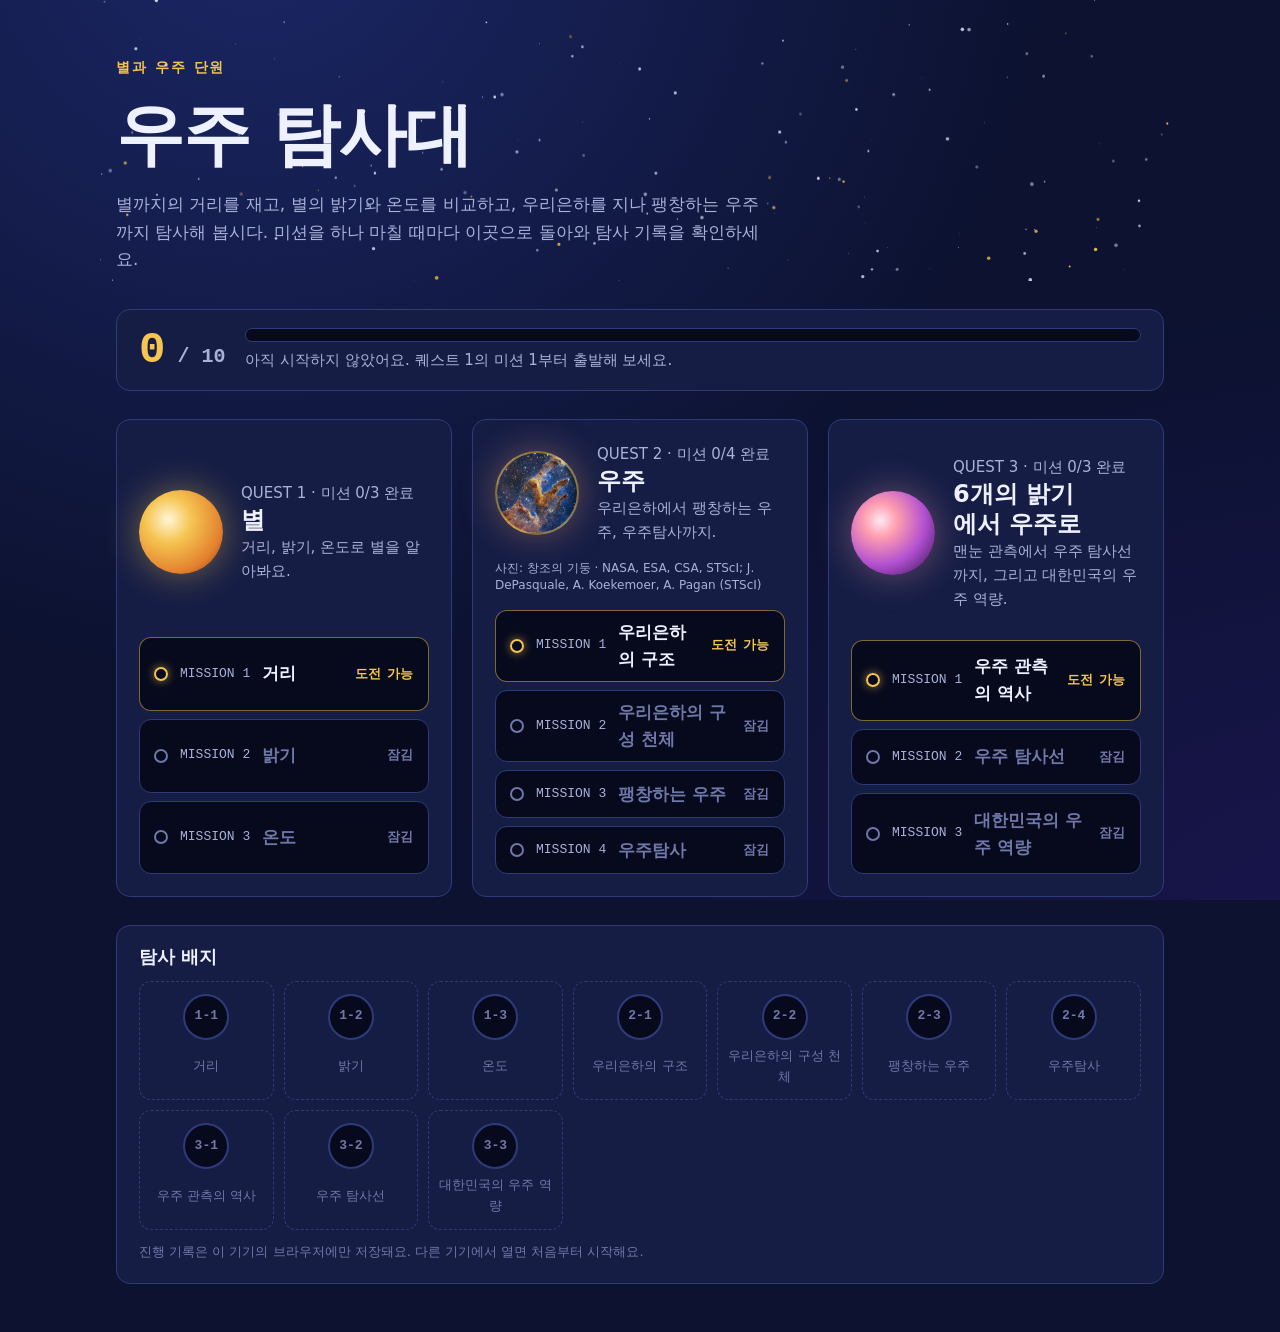
==== commit 6737c72b: "퀘스트 3에 미션 2 '우주 탐사선', 미션 3 '대한민국의 우주 역량' 추가 - 공통 카드 타임라인 코드를 js/sim/q3_kit.js로 분리 (카드 → 조작 활동 → 탐구 질" ====
--- a/index.html
+++ b/index.html
@@ -38,7 +38,7 @@
     <script>
         (function () {
             const PLANET = { 1: 'star-q', 2: 'space-q', 3: 'history-q' };
-            const BLURB = { 1: '거리, 밝기, 온도로 별을 알아봐요.', 2: '우리은하에서 팽창하는 우주, 우주탐사까지.', 3: '맨눈 관측부터 제임스 웹까지, 우주를 넓혀 온 사람들과 도구.' };
+            const BLURB = { 1: '거리, 밝기, 온도로 별을 알아봐요.', 2: '우리은하에서 팽창하는 우주, 우주탐사까지.', 3: '맨눈 관측에서 우주 탐사선까지, 그리고 대한민국의 우주 역량.' };
             // 퀘스트 아이콘 사진 (파일이 있을 때만 사진으로, 없으면 기본 행성 그림)
             // 창조의 기둥: ESA/Webb, CC BY 4.0 — 출처 표기를 그대로 화면에 보여야 함
             const PHOTO = { 2: { src: 'images/pillars_of_creation.webp', alt: '제임스 웹 우주 망원경이 촬영한 창조의 기둥',
--- a/style.css
+++ b/style.css
@@ -374,3 +374,9 @@
     .debate { grid-template-columns: 1fr; }
 }
 .planet.history-q { background: radial-gradient(circle at 35% 35%, #ffe9f3 0%, #ff9db0 22%, #b24fd1 58%, #2a0f45 100%); box-shadow: 0 0 36px rgba(255, 157, 176, .38); }
+/* 퀘스트 3 카드 단계의 조작 활동 */
+.act-box { display: grid; gap: 12px; padding: 16px; border-radius: 12px; border: 1px solid var(--line); background: var(--panel-2); }
+.act-title { margin: 0; font-size: 18px; color: var(--star); }
+.act-box > .note { margin: 0; }
+.act-ctrl { display: grid; gap: 12px; }
+.act-ctrl .seg { flex-wrap: wrap; }
